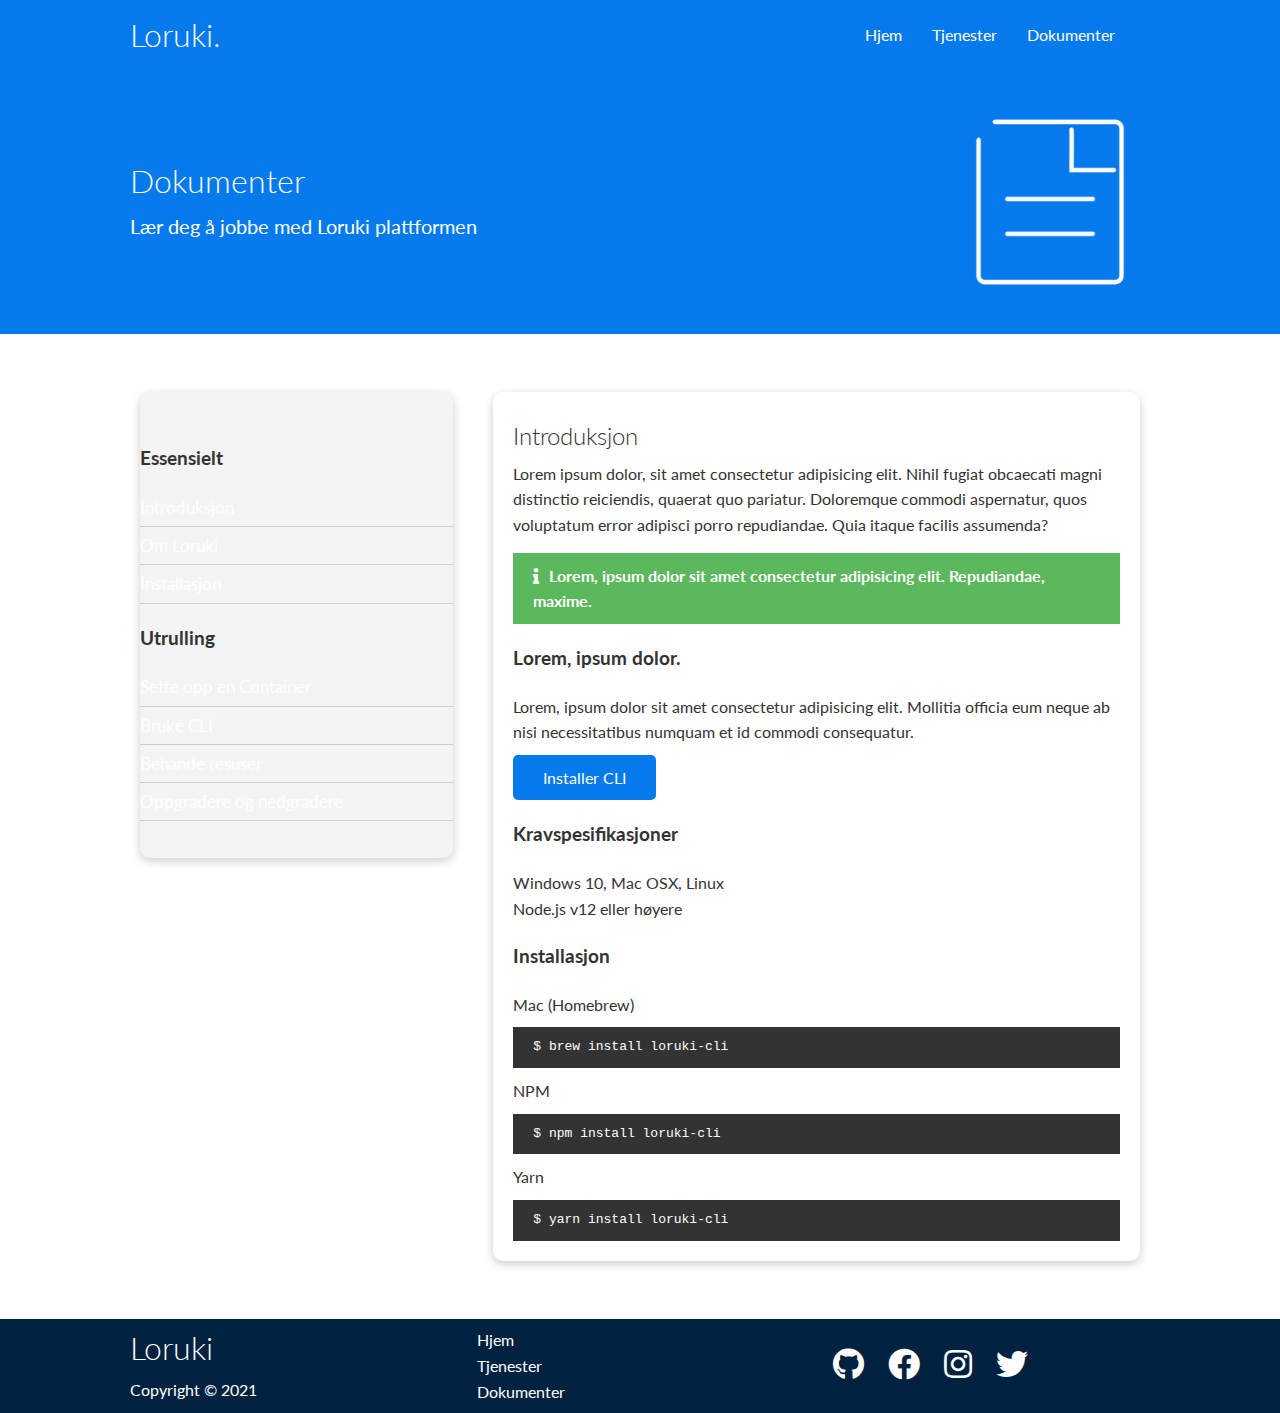
==== dokumenter.html @ 8baef426 "Initiell comit" ====
<!DOCTYPE html>
<html lang="en">
  <head>
    <meta charset="UTF-8" />
    <meta http-equiv="X-UA-Compatible" content="IE=edge" />
    <meta name="viewport" content="width=device-width, initial-scale=1.0" />
    <title>Loruki | Cloud Hosting for everyone</title>
    <link rel="stylesheet" href="css/utilities.css" />
    <link rel="stylesheet" href="css/styles.css" />
    <link
      rel="stylesheet"
      href="https://cdnjs.cloudflare.com/ajax/libs/font-awesome/5.15.4/css/all.min.css"
      integrity="sha512-1ycn6IcaQQ40/MKBW2W4Rhis/DbILU74C1vSrLJxCq57o941Ym01SwNsOMqvEBFlcgUa6xLiPY/NS5R+E6ztJQ=="
      crossorigin="anonymous"
      referrerpolicy="no-referrer"
    />
  </head>
  <body>
    <!--Navbar-->
    <div class="navbar">
      <div class="container flex">
        <h1 class="logo">Loruki.</h1>
        <nav>
          <ul>
            <li><a href="index.html">Hjem</a></li>
            <li><a href="tjenester.html">Tjenester</a></li>
            <li><a href="dokumenter.html">Dokumenter</a></li>
          </ul>
        </nav>
      </div>
    </div>

    <!-- Head område-->
    <section class="docs-head bg-primary py-3">
      <div class="container grid">
        <div>
          <h1 class="md">Dokumenter</h1>
          <p class="lead">Lær deg å jobbe med Loruki plattformen</p>

          </p>
        </div>
        <img src="img/docs.png" alt="" />
      </div>
    </section>

    <!-- Dokumenter Main hovedseksjon -->

    <section class="docs-main my-4">

      <div class="container grid">

        <div class="card bg-light p-3">
          <h3 class="my-2">Essensielt</h3>
          <nav>
            <ul>
              <li><a class="text-primary" href="#">Introduksjon</a></li>
              <li><a href="#">Om Loruki</a></li>
              <li><a href="#">Installasjon</a></li>
            </ul>
          </nav>

          <h3 class="my-2">Utrulling</h3>
          <nav>
            <ul>
              <li><a href="#">Sette opp en Container</a></li>
              <li><a href="#">Bruke CLI</a></li>
              <li><a href="#">Behande resuser</a></li>
              <li><a href="#">Oppgradere og nedgradere</a></li>
            </ul>
          </nav>
          </div>
          <div class="card">
            <h2>Introduksjon</h2>
            <p>Lorem ipsum dolor, sit amet consectetur adipisicing elit. Nihil fugiat obcaecati magni distinctio reiciendis, quaerat quo pariatur. Doloremque commodi aspernatur, quos voluptatum error adipisci porro repudiandae. Quia itaque facilis assumenda?</p>
          <div class="alert alert-success">
            <i class="fas fa-info"></i>Lorem, ipsum dolor sit amet consectetur adipisicing elit. Repudiandae, maxime.
          </div>
          <h3>Lorem, ipsum dolor.</h3>
          <p>Lorem, ipsum dolor sit amet consectetur adipisicing elit. Mollitia officia eum neque ab nisi necessitatibus numquam et id commodi consequatur.</p>
        <a href="#" class="btn btn-primary">Installer CLI</a>
        <h3>Kravspesifikasjoner</h3>
        <ul>
          <li>Windows 10, Mac OSX, Linux</li>
        <li>Node.js v12 eller høyere</li></ul>
          
        <h3>Installasjon</h3>
        <p>Mac (Homebrew)</p>
        <pre><code>$ brew install loruki-cli</code></pre>
        <p>NPM</p>
        <pre><code>$ npm install loruki-cli</code></pre>
        <p>Yarn</p>
        <pre><code>$ yarn install loruki-cli</code></pre>
        </div>

        </div>
      </container>
    </section>
    <!--Footer-->
    <footer class="footer bg-dark py-5">
      <div class="container grid grid-3">
        <div>
          <h1>Loruki</h1>
          <p>Copyright &copy; 2021</p>
        </div>
        <nav>
          <ul>
            <li><a href="index.html">Hjem</a></li>
            <li><a href="tjenester.html">Tjenester</a></li>
            <li><a href="docs.html">Dokumenter</a></li>
          </ul>
        </nav>
        <div class="sosial">
          <a href="#"><i class="fab fa-github fa-2x"></i></a>
          <a href="#"><i class="fab fa-facebook fa-2x"></i></a>
          <a href="#"><i class="fab fa-instagram fa-2x"></i></a>
          <a href="#"><i class="fab fa-twitter fa-2x"></i></a>
        </div>
      </div>
    </footer>
  </body>
</html>
---- css/utilities.css ----
/* Utilities / verktøy seksjon som er felles for nettstedet */
.container {
  max-width: 1100px;
  margin: 0 auto;
  overflow: auto;
  padding: 0 40px;
}

/* Vi justerer kontakt og send formene
  */

.card {
  background-color: #fff;
  color: #333;
  border-radius: 10px;
  box-shadow: 0 3px 10px rgba(0, 0, 0, 0.2);
  padding: 20px;
  margin: 10px;
}

/* Vi justerer knappene på sidene.
  */
.btn {
  display: inline-block;
  padding: 10px 30px;
  cursor: pointer;
  background: var(--primary-color);
  color: #fff;
  border: none;
  border-radius: 5px;
}

.btn-outline {
  background-color: transparent;
  border: 1px #fff solid;
}

.btn:hover {
  transform: scale(0.97);
}

/* Bakgrunnsfarger og fargede knapper */
.bg-primary,
.btn-primary {
  background-color: var(--primary-color);
  color: #fff;
}

.bg-secondary,
.btn-secondary {
  background-color: var(--secondary-color);
  color: #fff;
}

.bg-dark,
.btn-dark {
  background-color: var(--dark-color);
  color: #fff;
}

.bg-light,
.btn-light {
  background-color: var(--light-color);
  color: #333;
}

.bg-primary a,
.btn-primary a,
.bg-secondary a,
.btn-secondary a,
.bg-dark a,
.btn-dark a,
.bg-light a,
.btn-light a {
  color: #fff;
}

/* Text farger */

.text-primary {
  color: var(--primary-color);
}

.text-secondary {
  color: var(--secondary-color);
}

.text-dark {
  color: var(--dark-color);
}

.text-light {
  color: var(--light-color);
}

/* Text størrelser */

.lead {
  font-size: 20px;
}
.sm {
  font-size: 1rem;
}
.md {
  font-size: 2rem;
}
.lg {
  font-size: 3rem;
}

.xl {
  font-size: 4rem;
}
.text-center {
  text-align: center;
}

/* Alert */
.alert {
  background-color: var(--light-color);
  padding: 10px 20px;
  font-weight: bold;
  margin: 15px 0;
}

.alert i {
  margin-right: 10px;
}

.alert-success {
  background-color: var(--success-color);
  color: #fff;
}

.alert-error {
  background-color: var(--error-color);
  color: #fff;
}
/* Vi justerer fleksibelt containeren med logoen til høyre for navbaren horisontalt.
  */
.flex {
  display: flex;
  justify-content: center;
  align-items: center;
  height: 100%;
}

/* Vi justerer showcase seksjonen i grids, 
  alle gridene horisontalt. 
  Setter av plass til hvert enkelt, 
  fra venstre.
    display: grid;
    grid-template-columns: 300px 200px;
  Man kan bruke px eller fr (fraksjoner) grid-template-columns: 2fr 1fr;
  Da tar den ene dobbelt så stor plass som den andre, 
  ut av hele bredden.
  Man kan også dele det likt, da skriver man f.eks slik::
  grid-template-columns:  repeat(2, 1fr); 
  gap: 20px; som gir litt luft mellom de.
  */
.grid {
  display: grid;
  grid-template-columns: repeat(2, 1fr);
  gap: 20px;
  justify-content: center;
  align-items: center;
  height: 100%;
}

.grid-3 {
  grid-template-columns: repeat(3, 1fr);
}

/* Marger */

.my-1 {
  margin: 1rem 0;
}

.my-2 {
  margin: 1.5rem 0;
}

.my-3 {
  margin: 2rem 0;
}
.my-4 {
  margin: 3rem 0;
}

.my-5 {
  margin: 4rem 0;
}

.m-1 {
  margin: 1rem;
}

.m-2 {
  margin: 1.5rem;
}

.m-3 {
  margin: 2rem;
}
.m-4 {
  margin: 3rem;
}

.m-5 {
  margin: 4rem;
}

/* Padding */

.py-1 {
  padding: 1rem;
}

.py-2 {
  padding: 1.5rem;
}

.py-3 {
  padding: 2rem;
}
.PY-4 {
  padding: 3rem;
}

.PY-5 {
  padding: 4rem;
}

.p-1 {
  padding: 1rem 0;
}

.p-2 {
  padding: 1.5rem 0;
}

.p-3 {
  padding: 2rem 0;
}
.p-4 {
  padding: 3rem 0;
}

.p-5 {
  padding: 4rem 0;
}
---- css/styles.css ----
@import url("https://fonts.googleapis.com/css2?family=Lato:wght@300;700;900&display=swap");

/* Felles ting som gjelder alt.
Linje 1, box-sizing gjør at vi kan ha padding og border uten å legge til bredden.
Vi flytter alt helt ut til kanten.
*/
:root {
  --primary-color: #047aed;
  --secondary-color: #1c3fa8;
  --dark-color: #002240;
  --light-color: #f4f4f4;
  --success-color: #5cb85c;
  --error-color: #d9534f;
}

* {
  box-sizing: border-box;
  padding: 0;
  margin: 0;
}

body {
  font-family: "lato", sans-serif;
  color: #333;
  line-height: 1.6;
}

ul {
  list-style-type: none;
}

a {
  text-decoration: none;
  color: #333;
}

h1,
h2 {
  font-weight: 300;
  line-height: 1.2;
  margin: 10px 0;
}

p {
  margin: 10px 0;
}

/* Vi setter at alle bilder, 
uansett størrelse vil passe inn 
i sin respektive container (ta all plassen der).
*/
img {
  width: 100%;
}

code,
pre {
  background: #333;
  color: #fff;
  padding: 10px;
}

.hidden {
  visibility: hidden;
  height: 0;
}

/* Vi styler navbaren.
// body fargen overstyrer foreløpig color her
*/

.navbar {
  background-color: var(--primary-color);
  color: #fff;
  height: 70px;
}

.navbar ul {
  display: flex;
  padding: 20px;
}

.navbar a {
  color: #fff;
  padding: 10px;
  margin: 0 5px;
}

.navbar a:hover {
  border-bottom: 2px #fff solid;
}

.navbar .flex {
  justify-content: space-between;
}
/* Vi justerer maks bredde på navbaren til 1100px.
owerflow overstyrer paddingen på 2 px på h2
*/

/* Showcase eller Hero seksjonen */

.showcase {
  height: 400px;
  background-color: var(--primary-color);
  color: #fff;
  position: relative;
}

.showcase h1 {
  font-size: 40px;
}
.showcase p {
  margin: 20px 0;
}

.showcase .grid {
  overflow: visible;
  grid-template-columns: 55% 45%;
  gap: 30px;
}


.showcase-text {
  animation: slideInFromLeft 1s ease-in;
}




.showcase-form {
  position: relative;
  top: 60px;
  height: 350px;
  width: 400px;
  padding: 40px;
  z-index: 100;
  justify-self: flex-end;
  animation: slideInFromRight 1s ease-in;
}

.showcase-form .form-control {
  margin: 30px 0;
}

.showcase-form input[type="text"],
.showcase-form input[type="epost"] {
  border: 0;
  border-bottom: 1px solid #b4becb;
  width: 100%;
  padding: 3px;
  font-size: 16px;
}

.showcase-form input:focus {
  outline: none;
}

.showcase::before,
.showcase::after {
  content: "";
  position: absolute;
  height: 100px;
  bottom: -70px;
  right: 0;
  left: 0;
  background: #fff;
  transform: skewY(-3deg);
  -webkit-transform: skewY(-3deg);
  -moz-transform: skewY(-3deg);
  -ms-transform: skewY(-3deg);
}

/* Stats seksjon */

.stats {
  padding-top: 100px;
  animation: slideInFromBottom 1s ease-in;
}

.stats-heading {
  max-width: 500px;
  margin: auto;
}

.stats .grid h3 {
  font-size: 35px;
}

.stats .grid p {
  font-size: 20px;
  font-weight: bold;
}

/* Justerer på Cli seksjonen  */

.cli .grid {
  grid-template-columns: repeat(3, 1fr);
  /* Ønsker at bildet går over to kolonner og de to tekstene 
skal stå over hverandre til høyre  */
  grid-template-rows: repeat(2, 1fr);
}

.cli .grid > *:first-child {
  grid-column: 1 / span 2;
  grid-row: 1 / span 2;
}

/* Sky seksjon formatering */
.cloud .grid {
  grid-template-columns: 4fr 3fr;
}

/* Språk seksjon formatering */
.languages .flex {
  flex-wrap: wrap;
}

.languages .card {
  text-align: center;
  margin: 18px 10px 40px;
  transition: transform 0.2s ease-in;
}

.languages .card h4 {
  font-size: 20px;
  margin-bottom: 10px;
}

.languages .card:hover {
  transform: translateY(-15px);
}
/* Tjenester formatering */
.features-head img,
.docs-head img {
  width: 200px;
  justify-self: flex-end;
}

.features-sub-head img {
  width: 300px;
  justify-self: flex-end;
}

.features-main .card > i {
  margin-right: 20px;
}

.features-main .grid {
  padding: 30px;
}

.features-main .grid > *:first-child {
  grid-column: 1 / span 3;
}

.features-main .grid > *:nth-child(2) {
  grid-column: 1 / span 2;
}

/* Dokumenter formatering seksjon */

.docs-main h3 {
  margin: 20px 0;
}
.docs-main .grid {
  grid-template-columns: 1fr 2fr;
  align-items: flex-start;
}

.docs-main nav li {
  font-size: 17px;
  padding-bottom: 5px;
  margin-bottom: 5px;
  border-bottom: 1px #ccc solid;
}

.docs-main a:hover {
  font-weight: bold;
}

/* Footer formatering */

.footer .sosial a {
  margin: 0 10px;
}



/* Vi lager litt css animasjoner */


@keyframes slideInFromLeft {
  0% {
    transform: translateX(-100%);
  }

  100% {
    transform: translateX(0);
  }
}


@keyframes slideInFromRight {
  0% {
    transform: translateX(100%);
  }
  
  100% {
    transform: translateX(0);
  }
}




@keyframes slideInFromTop {
  0% {
    transform: translateY(-100%);
  }
  
  100% {
    transform: translateX(0);
  }
}



@keyframes slideInFromBottom {
  0% {
    transform: translateY(100%);
  }
  
  100% {
    transform: translateX(0);
  }
}


/* Media query. Tilpasser skjermoppløsningen 
for ting MINDRE enn.
Tablets og mindre  */

@media (max-width: 768px) {
  .grid,
  .showcase .grid,
  .stats .grid,
  .cli .grid,
  .cloud .grid,
  .features-main .grid,
  .docs-main .grid {
    grid-template-columns: 1fr;
    grid-template-rows: 1fr;
  }

  .showcase {
    height: auto;
  }

  .showcase-text {
    text-align: center;
    margin-top: 40px;
    animation: slideInFromTop 1s ease-in;
  }

  .showcase-form {
    justify-self: center;
    margin: auto;
    animation: slideInFromBottom 1s ease-in;
  }
  .cli .grid > *:first-child {
    grid-column: 1;
    grid-row: 1;
  }
  .features-head,
  .features-sub-head,
  .docs-head {
    text-align: center;
  }

  .features-head img,
  .features-sub-head img,
  .docs-head img {
    justify-self: center;
  }


  .features-main .grid > *:first-child,
  .features-main .grid > *:nth-child(2) {
  grid-column: 1;
}

/* Media query. Tilpasser skjermoppløsningen.
Mobiltelefoner  */

@media (max-width: 500px) {
  /*Ønsker navbaren under logoen, justerer derfor høyden litt */
  .navbar {
    height: 110px;
  }
  /*Flytter navbar på toppen av hvaerandre*/
  .navbar .flex {
    flex-direction: column;
  }
  .navbar ul {
    padding: 10px;
    background-color: rgba(0, 0, 0, 0.1);
  }
}
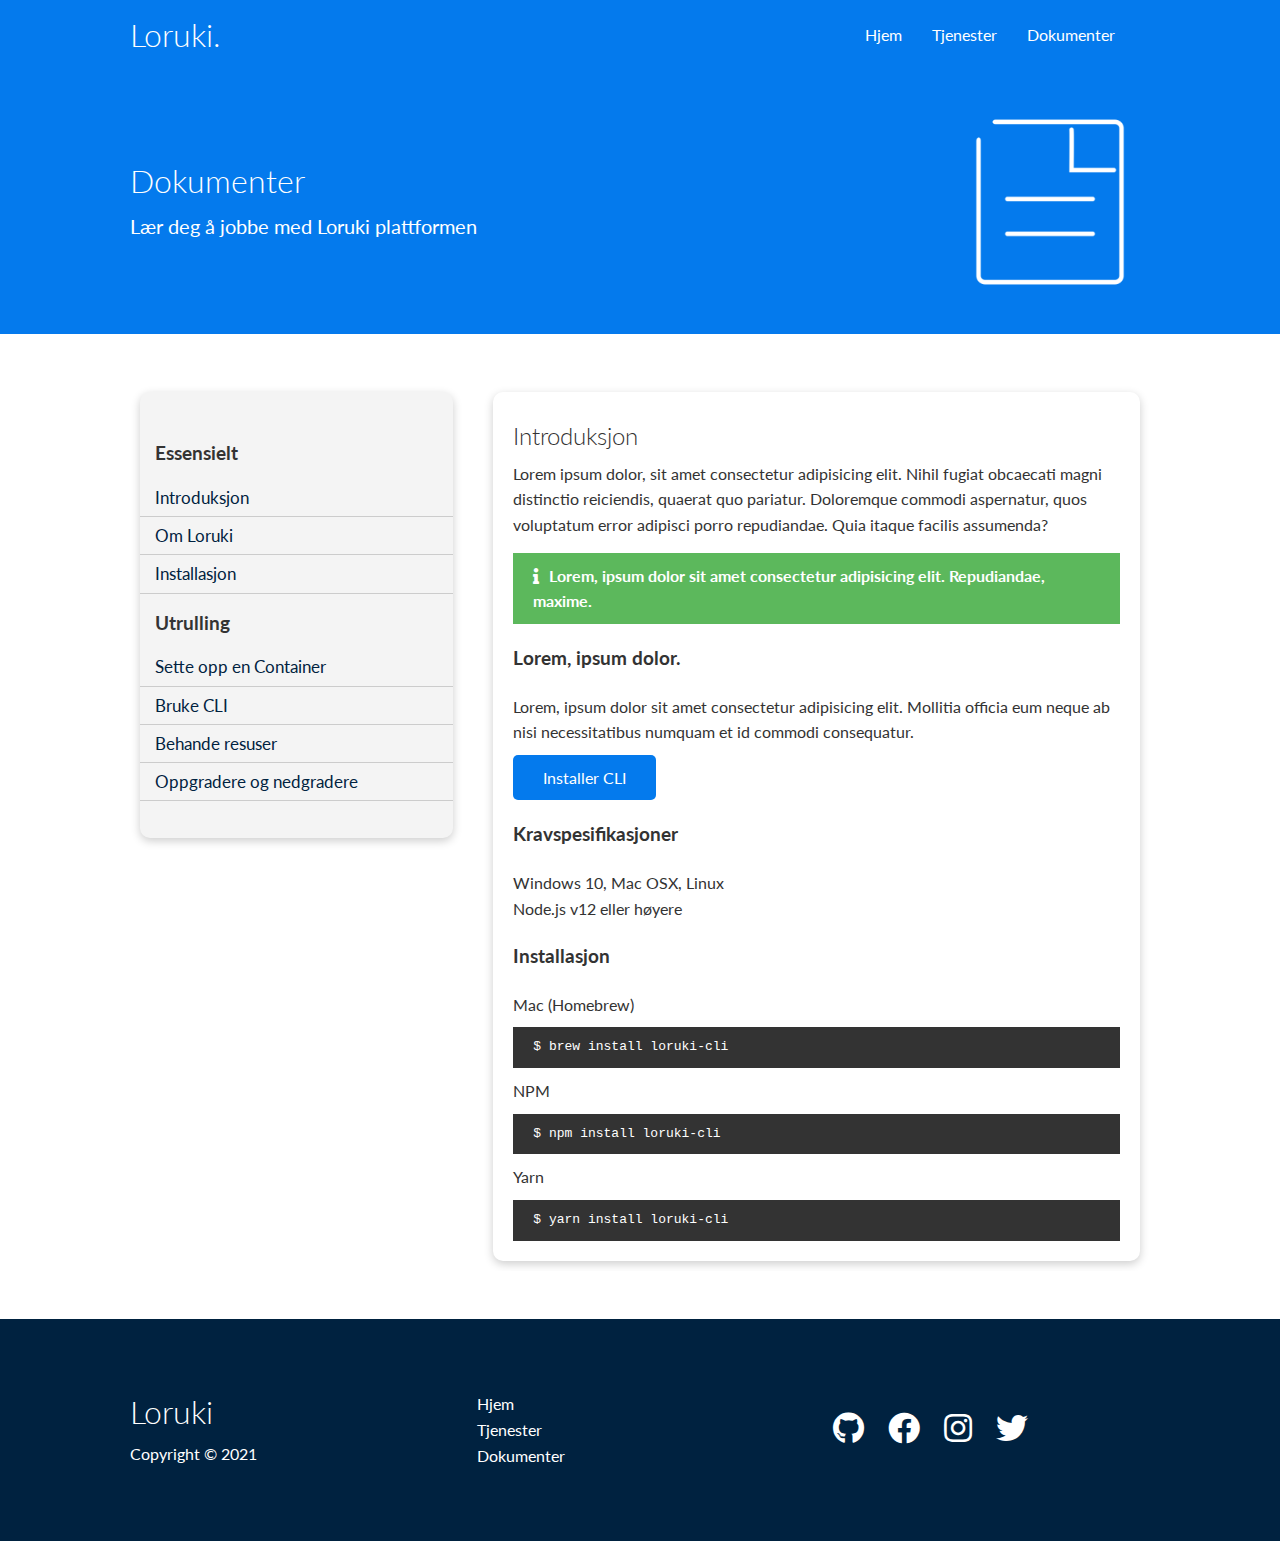
==== commit bba5a6b0: "Add files via upload" ====
--- a/dokumenter.html
+++ b/dokumenter.html
@@ -1,121 +1,125 @@
-<!DOCTYPE html>
-<html lang="en">
-  <head>
-    <meta charset="UTF-8" />
-    <meta http-equiv="X-UA-Compatible" content="IE=edge" />
-    <meta name="viewport" content="width=device-width, initial-scale=1.0" />
-    <title>Loruki | Cloud Hosting for everyone</title>
-    <link rel="stylesheet" href="css/utilities.css" />
-    <link rel="stylesheet" href="css/styles.css" />
-    <link
-      rel="stylesheet"
-      href="https://cdnjs.cloudflare.com/ajax/libs/font-awesome/5.15.4/css/all.min.css"
-      integrity="sha512-1ycn6IcaQQ40/MKBW2W4Rhis/DbILU74C1vSrLJxCq57o941Ym01SwNsOMqvEBFlcgUa6xLiPY/NS5R+E6ztJQ=="
-      crossorigin="anonymous"
-      referrerpolicy="no-referrer"
-    />
-  </head>
-  <body>
-    <!--Navbar-->
-    <div class="navbar">
-      <div class="container flex">
-        <h1 class="logo">Loruki.</h1>
-        <nav>
-          <ul>
-            <li><a href="index.html">Hjem</a></li>
-            <li><a href="tjenester.html">Tjenester</a></li>
-            <li><a href="dokumenter.html">Dokumenter</a></li>
-          </ul>
-        </nav>
-      </div>
-    </div>
-
-    <!-- Head område-->
-    <section class="docs-head bg-primary py-3">
-      <div class="container grid">
-        <div>
-          <h1 class="md">Dokumenter</h1>
-          <p class="lead">Lær deg å jobbe med Loruki plattformen</p>
-
-          </p>
-        </div>
-        <img src="img/docs.png" alt="" />
-      </div>
-    </section>
-
-    <!-- Dokumenter Main hovedseksjon -->
-
-    <section class="docs-main my-4">
-
-      <div class="container grid">
-
-        <div class="card bg-light p-3">
-          <h3 class="my-2">Essensielt</h3>
-          <nav>
-            <ul>
-              <li><a class="text-primary" href="#">Introduksjon</a></li>
-              <li><a href="#">Om Loruki</a></li>
-              <li><a href="#">Installasjon</a></li>
-            </ul>
-          </nav>
-
-          <h3 class="my-2">Utrulling</h3>
-          <nav>
-            <ul>
-              <li><a href="#">Sette opp en Container</a></li>
-              <li><a href="#">Bruke CLI</a></li>
-              <li><a href="#">Behande resuser</a></li>
-              <li><a href="#">Oppgradere og nedgradere</a></li>
-            </ul>
-          </nav>
-          </div>
-          <div class="card">
-            <h2>Introduksjon</h2>
-            <p>Lorem ipsum dolor, sit amet consectetur adipisicing elit. Nihil fugiat obcaecati magni distinctio reiciendis, quaerat quo pariatur. Doloremque commodi aspernatur, quos voluptatum error adipisci porro repudiandae. Quia itaque facilis assumenda?</p>
-          <div class="alert alert-success">
-            <i class="fas fa-info"></i>Lorem, ipsum dolor sit amet consectetur adipisicing elit. Repudiandae, maxime.
-          </div>
-          <h3>Lorem, ipsum dolor.</h3>
-          <p>Lorem, ipsum dolor sit amet consectetur adipisicing elit. Mollitia officia eum neque ab nisi necessitatibus numquam et id commodi consequatur.</p>
-        <a href="#" class="btn btn-primary">Installer CLI</a>
-        <h3>Kravspesifikasjoner</h3>
-        <ul>
-          <li>Windows 10, Mac OSX, Linux</li>
-        <li>Node.js v12 eller høyere</li></ul>
-          
-        <h3>Installasjon</h3>
-        <p>Mac (Homebrew)</p>
-        <pre><code>$ brew install loruki-cli</code></pre>
-        <p>NPM</p>
-        <pre><code>$ npm install loruki-cli</code></pre>
-        <p>Yarn</p>
-        <pre><code>$ yarn install loruki-cli</code></pre>
-        </div>
-
-        </div>
-      </container>
-    </section>
-    <!--Footer-->
-    <footer class="footer bg-dark py-5">
-      <div class="container grid grid-3">
-        <div>
-          <h1>Loruki</h1>
-          <p>Copyright &copy; 2021</p>
-        </div>
-        <nav>
-          <ul>
-            <li><a href="index.html">Hjem</a></li>
-            <li><a href="tjenester.html">Tjenester</a></li>
-            <li><a href="docs.html">Dokumenter</a></li>
-          </ul>
-        </nav>
-        <div class="sosial">
-          <a href="#"><i class="fab fa-github fa-2x"></i></a>
-          <a href="#"><i class="fab fa-facebook fa-2x"></i></a>
-          <a href="#"><i class="fab fa-instagram fa-2x"></i></a>
-          <a href="#"><i class="fab fa-twitter fa-2x"></i></a>
-        </div>
-      </div>
-    </footer>
-  </body>
-</html>
+<!DOCTYPE html>
+<html lang="en">
+  <head>
+    <meta charset="UTF-8" />
+    <meta http-equiv="X-UA-Compatible" content="IE=edge" />
+    <meta name="viewport" content="width=device-width, initial-scale=1.0" />
+    <title>Loruki | Cloud Hosting for everyone</title>
+    <link rel="stylesheet" href="css/utilities.css" />
+    <link rel="stylesheet" href="css/styles.css" />
+    <link
+      rel="stylesheet"
+      href="https://cdnjs.cloudflare.com/ajax/libs/font-awesome/5.15.4/css/all.min.css"
+      integrity="sha512-1ycn6IcaQQ40/MKBW2W4Rhis/DbILU74C1vSrLJxCq57o941Ym01SwNsOMqvEBFlcgUa6xLiPY/NS5R+E6ztJQ=="
+      crossorigin="anonymous"
+      referrerpolicy="no-referrer"
+    />
+  </head>
+  <body>
+    <!--Navbar-->
+    <div class="navbar">
+      <div class="container flex">
+        <h1 class="logo">Loruki.</h1>
+        <nav>
+          <ul>
+            <li><a href="index.html">Hjem</a></li>
+            <li><a href="tjenester.html">Tjenester</a></li>
+            <li><a href="dokumenter.html">Dokumenter</a></li>
+          </ul>
+        </nav>
+      </div>
+    </div>
+
+    <!-- Head område-->
+    <section class="docs-head bg-primary py-3">
+      <div class="container grid">
+        <div>
+          <h1 class="md">Dokumenter</h1>
+          <p class="lead">Lær deg å jobbe med Loruki plattformen</p>
+
+          </p>
+        </div>
+        <img src="img/docs.png" alt="" />
+      </div>
+    </section>
+
+    
+    <!-- Dokumenter Main hovedseksjon -->
+
+    <section class="docs-main my-4">
+
+      <div class="container grid">
+
+        <div class="card bg-light p-3">
+          <h3 class="my-2">Essensielt</h3>
+          <nav>
+            <ul>
+              <li><a class="text-primary, my-2" href="#">Introduksjon</a></li>
+              <li><a href="#">Om Loruki</a></li>
+              <li><a href="#">Installasjon</a></li>
+            </ul>
+          </nav>
+
+          <h3 class="my-2">Utrulling</h3>
+          <nav>
+            <ul>
+              <li><a href="#">Sette opp en Container</a></li>
+              <li><a href="#">Bruke CLI</a></li>
+              <li><a href="#">Behande resuser</a></li>
+              <li><a href="#">Oppgradere og nedgradere</a></li>
+            </ul>
+          </nav>
+          </div>
+
+
+          <div class="card">
+            <h2>Introduksjon</h2>
+            <p>Lorem ipsum dolor, sit amet consectetur adipisicing elit. Nihil fugiat obcaecati magni distinctio reiciendis, quaerat quo pariatur. Doloremque commodi aspernatur, quos voluptatum error adipisci porro repudiandae. Quia itaque facilis assumenda?</p>
+          <div class="alert alert-success">
+            <i class="fas fa-info"></i>Lorem, ipsum dolor sit amet consectetur adipisicing elit. Repudiandae, maxime.
+          </div>
+          <h3>Lorem, ipsum dolor.</h3>
+          <p>Lorem, ipsum dolor sit amet consectetur adipisicing elit. Mollitia officia eum neque ab nisi necessitatibus numquam et id commodi consequatur.</p>
+        <a href="#" class="btn btn-primary">Installer CLI</a>
+        <h3>Kravspesifikasjoner</h3>
+        <ul>
+          <li>Windows 10, Mac OSX, Linux</li>
+        <li>Node.js v12 eller høyere</li></ul>
+          
+        <h3>Installasjon</h3>
+        <p>Mac (Homebrew)</p>
+        <pre><code>$ brew install loruki-cli</code></pre>
+        <p>NPM</p>
+        <pre><code>$ npm install loruki-cli</code></pre>
+        <p>Yarn</p>
+        <pre><code>$ yarn install loruki-cli</code></pre>
+        </div>
+
+        </div>
+      </container>
+    </section>
+
+    <!--Footer-->
+    <footer class="footer bg-dark py-5">
+      <div class="container grid grid-3">
+        <div>
+          <h1>Loruki</h1>
+          <p>Copyright &copy; 2021</p>
+        </div>
+        <nav>
+          <ul>
+            <li><a href="index.html">Hjem</a></li>
+            <li><a href="tjenester.html">Tjenester</a></li>
+            <li><a href="docs.html">Dokumenter</a></li>
+          </ul>
+        </nav>
+        <div class="sosial">
+          <a href="#"><i class="fab fa-github fa-2x"></i></a>
+          <a href="#"><i class="fab fa-facebook fa-2x"></i></a>
+          <a href="#"><i class="fab fa-instagram fa-2x"></i></a>
+          <a href="#"><i class="fab fa-twitter fa-2x"></i></a>
+        </div>
+      </div>
+    </footer>
+  </body>
+</html>
--- a/css/utilities.css
+++ b/css/utilities.css
@@ -1,252 +1,252 @@
-/* Utilities / verktøy seksjon som er felles for nettstedet */
-.container {
-  max-width: 1100px;
-  margin: 0 auto;
-  overflow: auto;
-  padding: 0 40px;
-}
-
-/* Vi justerer kontakt og send formene
-  */
-
-.card {
-  background-color: #fff;
-  color: #333;
-  border-radius: 10px;
-  box-shadow: 0 3px 10px rgba(0, 0, 0, 0.2);
-  padding: 20px;
-  margin: 10px;
-}
-
-/* Vi justerer knappene på sidene.
-  */
-.btn {
-  display: inline-block;
-  padding: 10px 30px;
-  cursor: pointer;
-  background: var(--primary-color);
-  color: #fff;
-  border: none;
-  border-radius: 5px;
-}
-
-.btn-outline {
-  background-color: transparent;
-  border: 1px #fff solid;
-}
-
-.btn:hover {
-  transform: scale(0.97);
-}
-
-/* Bakgrunnsfarger og fargede knapper */
-.bg-primary,
-.btn-primary {
-  background-color: var(--primary-color);
-  color: #fff;
-}
-
-.bg-secondary,
-.btn-secondary {
-  background-color: var(--secondary-color);
-  color: #fff;
-}
-
-.bg-dark,
-.btn-dark {
-  background-color: var(--dark-color);
-  color: #fff;
-}
-
-.bg-light,
-.btn-light {
-  background-color: var(--light-color);
-  color: #333;
-}
-
-.bg-primary a,
-.btn-primary a,
-.bg-secondary a,
-.btn-secondary a,
-.bg-dark a,
-.btn-dark a,
-.bg-light a,
-.btn-light a {
-  color: #fff;
-}
-
-/* Text farger */
-
-.text-primary {
-  color: var(--primary-color);
-}
-
-.text-secondary {
-  color: var(--secondary-color);
-}
-
-.text-dark {
-  color: var(--dark-color);
-}
-
-.text-light {
-  color: var(--light-color);
-}
-
-/* Text størrelser */
-
-.lead {
-  font-size: 20px;
-}
-.sm {
-  font-size: 1rem;
-}
-.md {
-  font-size: 2rem;
-}
-.lg {
-  font-size: 3rem;
-}
-
-.xl {
-  font-size: 4rem;
-}
-.text-center {
-  text-align: center;
-}
-
-/* Alert */
-.alert {
-  background-color: var(--light-color);
-  padding: 10px 20px;
-  font-weight: bold;
-  margin: 15px 0;
-}
-
-.alert i {
-  margin-right: 10px;
-}
-
-.alert-success {
-  background-color: var(--success-color);
-  color: #fff;
-}
-
-.alert-error {
-  background-color: var(--error-color);
-  color: #fff;
-}
-/* Vi justerer fleksibelt containeren med logoen til høyre for navbaren horisontalt.
-  */
-.flex {
-  display: flex;
-  justify-content: center;
-  align-items: center;
-  height: 100%;
-}
-
-/* Vi justerer showcase seksjonen i grids, 
-  alle gridene horisontalt. 
-  Setter av plass til hvert enkelt, 
-  fra venstre.
-    display: grid;
-    grid-template-columns: 300px 200px;
-  Man kan bruke px eller fr (fraksjoner) grid-template-columns: 2fr 1fr;
-  Da tar den ene dobbelt så stor plass som den andre, 
-  ut av hele bredden.
-  Man kan også dele det likt, da skriver man f.eks slik::
-  grid-template-columns:  repeat(2, 1fr); 
-  gap: 20px; som gir litt luft mellom de.
-  */
-.grid {
-  display: grid;
-  grid-template-columns: repeat(2, 1fr);
-  gap: 20px;
-  justify-content: center;
-  align-items: center;
-  height: 100%;
-}
-
-.grid-3 {
-  grid-template-columns: repeat(3, 1fr);
-}
-
-/* Marger */
-
-.my-1 {
-  margin: 1rem 0;
-}
-
-.my-2 {
-  margin: 1.5rem 0;
-}
-
-.my-3 {
-  margin: 2rem 0;
-}
-.my-4 {
-  margin: 3rem 0;
-}
-
-.my-5 {
-  margin: 4rem 0;
-}
-
-.m-1 {
-  margin: 1rem;
-}
-
-.m-2 {
-  margin: 1.5rem;
-}
-
-.m-3 {
-  margin: 2rem;
-}
-.m-4 {
-  margin: 3rem;
-}
-
-.m-5 {
-  margin: 4rem;
-}
-
-/* Padding */
-
-.py-1 {
-  padding: 1rem;
-}
-
-.py-2 {
-  padding: 1.5rem;
-}
-
-.py-3 {
-  padding: 2rem;
-}
-.PY-4 {
-  padding: 3rem;
-}
-
-.PY-5 {
-  padding: 4rem;
-}
-
-.p-1 {
-  padding: 1rem 0;
-}
-
-.p-2 {
-  padding: 1.5rem 0;
-}
-
-.p-3 {
-  padding: 2rem 0;
-}
-.p-4 {
-  padding: 3rem 0;
-}
-
-.p-5 {
-  padding: 4rem 0;
-}
+/* Utilities / verktøy seksjon som er felles for nettstedet */
+.container {
+  max-width: 1100px;
+  margin: 0 auto;
+  overflow: auto;
+  padding: 0 40px;
+}
+
+/* Vi justerer kontakt og send formene
+  */
+
+.card {
+  background-color: #fff;
+  color: #333;
+  border-radius: 10px;
+  box-shadow: 0 3px 10px rgba(0, 0, 0, 0.2);
+  padding: 20px;
+  margin: 10px;
+}
+
+/* Vi justerer knappene på sidene.
+  */
+.btn {
+  display: inline-block;
+  padding: 10px 30px;
+  cursor: pointer;
+  background: var(--primary-color);
+  color: #fff;
+  border: none;
+  border-radius: 5px;
+}
+
+.btn-outline {
+  background-color: transparent;
+  border: 1px #fff solid;
+}
+
+.btn:hover {
+  transform: scale(0.97);
+}
+
+/* Bakgrunnsfarger og fargede knapper */
+.bg-primary,
+.btn-primary {
+  background-color: var(--primary-color);
+  color: #fff;
+}
+
+.bg-secondary,
+.btn-secondary {
+  background-color: var(--secondary-color);
+  color: #fff;
+}
+
+.bg-dark,
+.btn-dark {
+  background-color: var(--dark-color);
+  color: #fff;
+}
+
+.bg-light,
+.btn-light {
+  background-color: var(--light-color);
+  color: #333;
+}
+
+.bg-primary a,
+.btn-primary a,
+.bg-secondary a,
+.btn-secondary a,
+.bg-dark a,
+.btn-dark a,
+.bg-light a,
+.btn-light a {
+  color: #fff;
+}
+
+/* Text farger */
+
+.text-primary {
+  color: var(--primary-color);
+}
+
+.text-secondary {
+  color: var(--secondary-color);
+}
+
+.text-dark {
+  color: var(--dark-color);
+}
+
+.text-light {
+  color: var(--light-color);
+}
+
+/* Text størrelser */
+
+.lead {
+  font-size: 20px;
+}
+.sm {
+  font-size: 1rem;
+}
+.md {
+  font-size: 2rem;
+}
+.lg {
+  font-size: 3rem;
+}
+
+.xl {
+  font-size: 4rem;
+}
+.text-center {
+  text-align: center;
+}
+
+/* Alert */
+.alert {
+  background-color: var(--light-color);
+  padding: 10px 20px;
+  font-weight: bold;
+  margin: 15px 0;
+}
+
+.alert i {
+  margin-right: 10px;
+}
+
+.alert-success {
+  background-color: var(--success-color);
+  color: #fff;
+}
+
+.alert-error {
+  background-color: var(--error-color);
+  color: #fff;
+}
+/* Vi justerer fleksibelt containeren med logoen til høyre for navbaren horisontalt.
+  */
+.flex {
+  display: flex;
+  justify-content: center;
+  align-items: center;
+  height: 100%;
+}
+
+/* Vi justerer showcase seksjonen i grids, 
+  alle gridene horisontalt. 
+  Setter av plass til hvert enkelt, 
+  fra venstre.
+    display: grid;
+    grid-template-columns: 300px 200px;
+  Man kan bruke px eller fr (fraksjoner) grid-template-columns: 2fr 1fr;
+  Da tar den ene dobbelt så stor plass som den andre, 
+  ut av hele bredden.
+  Man kan også dele det likt, da skriver man f.eks slik::
+  grid-template-columns:  repeat(2, 1fr); 
+  gap: 20px; som gir litt luft mellom de.
+  */
+.grid {
+  display: grid;
+  grid-template-columns: repeat(2, 1fr);
+  gap: 20px;
+  justify-content: center;
+  align-items: center;
+  height: 100%;
+}
+
+.grid-3 {
+  grid-template-columns: repeat(3, 1fr);
+}
+
+/* Marger */
+
+.my-1 {
+  margin: 1rem 0;
+}
+
+.my-2 {
+  margin: 1.5rem 0;
+}
+
+.my-3 {
+  margin: 2rem 0;
+}
+.my-4 {
+  margin: 3rem 0;
+}
+
+.my-5 {
+  margin: 4rem 0;
+}
+
+.m-1 {
+  margin: 1rem;
+}
+
+.m-2 {
+  margin: 1.5rem;
+}
+
+.m-3 {
+  margin: 2rem;
+}
+.m-4 {
+  margin: 3rem;
+}
+
+.m-5 {
+  margin: 4rem;
+}
+
+/* Padding */
+
+.py-1 {
+  padding: 1rem;
+}
+
+.py-2 {
+  padding: 1.5rem;
+}
+
+.py-3 {
+  padding: 2rem;
+}
+.py-4 {
+  padding: 3rem;
+}
+
+.py-5 {
+  padding: 4rem;
+}
+
+.p-1 {
+  padding: 1rem 0;
+}
+
+.p-2 {
+  padding: 1.5rem 0;
+}
+
+.p-3 {
+  padding: 2rem 0;
+}
+.p-4 {
+  padding: 3rem 0;
+}
+
+.p-5 {
+  padding: 4rem 0;
+}
--- a/css/styles.css
+++ b/css/styles.css
@@ -1,408 +1,418 @@
-@import url("https://fonts.googleapis.com/css2?family=Lato:wght@300;700;900&display=swap");
-
-/* Felles ting som gjelder alt.
-Linje 1, box-sizing gjør at vi kan ha padding og border uten å legge til bredden.
-Vi flytter alt helt ut til kanten.
-*/
-:root {
-  --primary-color: #047aed;
-  --secondary-color: #1c3fa8;
-  --dark-color: #002240;
-  --light-color: #f4f4f4;
-  --success-color: #5cb85c;
-  --error-color: #d9534f;
-}
-
-* {
-  box-sizing: border-box;
-  padding: 0;
-  margin: 0;
-}
-
-body {
-  font-family: "lato", sans-serif;
-  color: #333;
-  line-height: 1.6;
-}
-
-ul {
-  list-style-type: none;
-}
-
-a {
-  text-decoration: none;
-  color: #333;
-}
-
-h1,
-h2 {
-  font-weight: 300;
-  line-height: 1.2;
-  margin: 10px 0;
-}
-
-p {
-  margin: 10px 0;
-}
-
-/* Vi setter at alle bilder, 
-uansett størrelse vil passe inn 
-i sin respektive container (ta all plassen der).
-*/
-img {
-  width: 100%;
-}
-
-code,
-pre {
-  background: #333;
-  color: #fff;
-  padding: 10px;
-}
-
-.hidden {
-  visibility: hidden;
-  height: 0;
-}
-
-/* Vi styler navbaren.
-// body fargen overstyrer foreløpig color her
-*/
-
-.navbar {
-  background-color: var(--primary-color);
-  color: #fff;
-  height: 70px;
-}
-
-.navbar ul {
-  display: flex;
-  padding: 20px;
-}
-
-.navbar a {
-  color: #fff;
-  padding: 10px;
-  margin: 0 5px;
-}
-
-.navbar a:hover {
-  border-bottom: 2px #fff solid;
-}
-
-.navbar .flex {
-  justify-content: space-between;
-}
-/* Vi justerer maks bredde på navbaren til 1100px.
-owerflow overstyrer paddingen på 2 px på h2
-*/
-
-/* Showcase eller Hero seksjonen */
-
-.showcase {
-  height: 400px;
-  background-color: var(--primary-color);
-  color: #fff;
-  position: relative;
-}
-
-.showcase h1 {
-  font-size: 40px;
-}
-.showcase p {
-  margin: 20px 0;
-}
-
-.showcase .grid {
-  overflow: visible;
-  grid-template-columns: 55% 45%;
-  gap: 30px;
-}
-
-
-.showcase-text {
-  animation: slideInFromLeft 1s ease-in;
-}
-
-
-
-
-.showcase-form {
-  position: relative;
-  top: 60px;
-  height: 350px;
-  width: 400px;
-  padding: 40px;
-  z-index: 100;
-  justify-self: flex-end;
-  animation: slideInFromRight 1s ease-in;
-}
-
-.showcase-form .form-control {
-  margin: 30px 0;
-}
-
-.showcase-form input[type="text"],
-.showcase-form input[type="epost"] {
-  border: 0;
-  border-bottom: 1px solid #b4becb;
-  width: 100%;
-  padding: 3px;
-  font-size: 16px;
-}
-
-.showcase-form input:focus {
-  outline: none;
-}
-
-.showcase::before,
-.showcase::after {
-  content: "";
-  position: absolute;
-  height: 100px;
-  bottom: -70px;
-  right: 0;
-  left: 0;
-  background: #fff;
-  transform: skewY(-3deg);
-  -webkit-transform: skewY(-3deg);
-  -moz-transform: skewY(-3deg);
-  -ms-transform: skewY(-3deg);
-}
-
-/* Stats seksjon */
-
-.stats {
-  padding-top: 100px;
-  animation: slideInFromBottom 1s ease-in;
-}
-
-.stats-heading {
-  max-width: 500px;
-  margin: auto;
-}
-
-.stats .grid h3 {
-  font-size: 35px;
-}
-
-.stats .grid p {
-  font-size: 20px;
-  font-weight: bold;
-}
-
-/* Justerer på Cli seksjonen  */
-
-.cli .grid {
-  grid-template-columns: repeat(3, 1fr);
-  /* Ønsker at bildet går over to kolonner og de to tekstene 
-skal stå over hverandre til høyre  */
-  grid-template-rows: repeat(2, 1fr);
-}
-
-.cli .grid > *:first-child {
-  grid-column: 1 / span 2;
-  grid-row: 1 / span 2;
-}
-
-/* Sky seksjon formatering */
-.cloud .grid {
-  grid-template-columns: 4fr 3fr;
-}
-
-/* Språk seksjon formatering */
-.languages .flex {
-  flex-wrap: wrap;
-}
-
-.languages .card {
-  text-align: center;
-  margin: 18px 10px 40px;
-  transition: transform 0.2s ease-in;
-}
-
-.languages .card h4 {
-  font-size: 20px;
-  margin-bottom: 10px;
-}
-
-.languages .card:hover {
-  transform: translateY(-15px);
-}
-/* Tjenester formatering */
-.features-head img,
-.docs-head img {
-  width: 200px;
-  justify-self: flex-end;
-}
-
-.features-sub-head img {
-  width: 300px;
-  justify-self: flex-end;
-}
-
-.features-main .card > i {
-  margin-right: 20px;
-}
-
-.features-main .grid {
-  padding: 30px;
-}
-
-.features-main .grid > *:first-child {
-  grid-column: 1 / span 3;
-}
-
-.features-main .grid > *:nth-child(2) {
-  grid-column: 1 / span 2;
-}
-
-/* Dokumenter formatering seksjon */
-
-.docs-main h3 {
-  margin: 20px 0;
-}
-.docs-main .grid {
-  grid-template-columns: 1fr 2fr;
-  align-items: flex-start;
-}
-
-.docs-main nav li {
-  font-size: 17px;
-  padding-bottom: 5px;
-  margin-bottom: 5px;
-  border-bottom: 1px #ccc solid;
-}
-
-.docs-main a:hover {
-  font-weight: bold;
-}
-
-/* Footer formatering */
-
-.footer .sosial a {
-  margin: 0 10px;
-}
-
-
-
-/* Vi lager litt css animasjoner */
-
-
-@keyframes slideInFromLeft {
-  0% {
-    transform: translateX(-100%);
-  }
-
-  100% {
-    transform: translateX(0);
-  }
-}
-
-
-@keyframes slideInFromRight {
-  0% {
-    transform: translateX(100%);
-  }
-  
-  100% {
-    transform: translateX(0);
-  }
-}
-
-
-
-
-@keyframes slideInFromTop {
-  0% {
-    transform: translateY(-100%);
-  }
-  
-  100% {
-    transform: translateX(0);
-  }
-}
-
-
-
-@keyframes slideInFromBottom {
-  0% {
-    transform: translateY(100%);
-  }
-  
-  100% {
-    transform: translateX(0);
-  }
-}
-
-
-/* Media query. Tilpasser skjermoppløsningen 
-for ting MINDRE enn.
-Tablets og mindre  */
-
-@media (max-width: 768px) {
-  .grid,
-  .showcase .grid,
-  .stats .grid,
-  .cli .grid,
-  .cloud .grid,
-  .features-main .grid,
-  .docs-main .grid {
-    grid-template-columns: 1fr;
-    grid-template-rows: 1fr;
-  }
-
-  .showcase {
-    height: auto;
-  }
-
-  .showcase-text {
-    text-align: center;
-    margin-top: 40px;
-    animation: slideInFromTop 1s ease-in;
-  }
-
-  .showcase-form {
-    justify-self: center;
-    margin: auto;
-    animation: slideInFromBottom 1s ease-in;
-  }
-  .cli .grid > *:first-child {
-    grid-column: 1;
-    grid-row: 1;
-  }
-  .features-head,
-  .features-sub-head,
-  .docs-head {
-    text-align: center;
-  }
-
-  .features-head img,
-  .features-sub-head img,
-  .docs-head img {
-    justify-self: center;
-  }
-
-
-  .features-main .grid > *:first-child,
-  .features-main .grid > *:nth-child(2) {
-  grid-column: 1;
-}
-
-/* Media query. Tilpasser skjermoppløsningen.
-Mobiltelefoner  */
-
-@media (max-width: 500px) {
-  /*Ønsker navbaren under logoen, justerer derfor høyden litt */
-  .navbar {
-    height: 110px;
-  }
-  /*Flytter navbar på toppen av hvaerandre*/
-  .navbar .flex {
-    flex-direction: column;
-  }
-  .navbar ul {
-    padding: 10px;
-    background-color: rgba(0, 0, 0, 0.1);
-  }
-}
+@import url("https://fonts.googleapis.com/css2?family=Lato:wght@300;700;900&display=swap");
+
+/* Felles ting som gjelder alt.
+Linje 1, box-sizing gjør at vi kan ha padding og border uten å legge til bredden.
+Vi flytter alt helt ut til kanten.
+*/
+:root {
+  --primary-color: #047aed;
+  --secondary-color: #1c3fa8;
+  --dark-color: #002240;
+  --light-color: #f4f4f4;
+  --success-color: #5cb85c;
+  --error-color: #d9534f;
+}
+
+* {
+  box-sizing: border-box;
+  padding: 0;
+  margin: 0;
+}
+
+body {
+  font-family: "lato", sans-serif;
+  color: #333;
+  line-height: 1.6;
+}
+
+ul {
+  list-style-type: none;
+}
+
+a {
+  text-decoration: none;
+  color: #333;
+}
+
+h1,
+h2 {
+  font-weight: 300;
+  line-height: 1.2;
+  margin: 10px 0;
+}
+
+p {
+  margin: 10px 0;
+}
+
+/* Vi setter at alle bilder, 
+uansett størrelse vil passe inn 
+i sin respektive container (ta all plassen der).
+*/
+img {
+  width: 100%;
+}
+
+code,
+pre {
+  background: #333;
+  color: #fff;
+  padding: 10px;
+}
+
+.hidden {
+  visibility: hidden;
+  height: 0;
+}
+
+/* Vi styler navbaren.
+// body fargen overstyrer foreløpig color her
+*/
+
+.navbar {
+  background-color: var(--primary-color);
+  color: #fff;
+  height: 70px;
+}
+
+.navbar ul {
+  display: flex;
+  padding: 20px;
+}
+
+.navbar a {
+  color: #fff;
+  padding: 10px;
+  margin: 0 5px;
+}
+
+.navbar a:hover {
+  border-bottom: 2px #fff solid;
+}
+
+.navbar .flex {
+  justify-content: space-between;
+}
+/* Vi justerer maks bredde på navbaren til 1100px.
+owerflow overstyrer paddingen på 2 px på h2
+*/
+
+/* Showcase eller Hero seksjonen */
+
+.showcase {
+  height: 400px;
+  background-color: var(--primary-color);
+  color: #fff;
+  position: relative;
+}
+
+.showcase h1 {
+  font-size: 40px;
+}
+.showcase p {
+  margin: 20px 0;
+}
+
+.showcase .grid {
+  overflow: visible;
+  grid-template-columns: 55% 45%;
+  gap: 30px;
+}
+
+
+.showcase-text {
+  animation: slideInFromLeft 1s ease-in;
+}
+
+
+
+
+.showcase-form {
+  position: relative;
+  top: 60px;
+  height: 350px;
+  width: 400px;
+  padding: 40px;
+  z-index: 100;
+  justify-self: flex-end;
+  animation: slideInFromRight 1s ease-in;
+}
+
+.showcase-form .form-control {
+  margin: 30px 0;
+}
+
+.showcase-form input[type="text"],
+.showcase-form input[type="epost"] {
+  border: 0;
+  border-bottom: 1px solid #b4becb;
+  width: 100%;
+  padding: 3px;
+  font-size: 16px;
+}
+
+.showcase-form input:focus {
+  outline: none;
+}
+
+.showcase::before,
+.showcase::after {
+  content: "";
+  position: absolute;
+  height: 100px;
+  bottom: -70px;
+  right: 0;
+  left: 0;
+  background: #fff;
+  transform: skewY(-3deg);
+  -webkit-transform: skewY(-3deg);
+  -moz-transform: skewY(-3deg);
+  -ms-transform: skewY(-3deg);
+}
+
+/* Stats seksjon */
+
+.stats {
+  padding-top: 100px;
+  animation: slideInFromBottom 1s ease-in;
+}
+
+.stats-heading {
+  max-width: 500px;
+  margin: auto;
+}
+
+.stats .grid h3 {
+  font-size: 35px;
+}
+
+.stats .grid p {
+  font-size: 20px;
+  font-weight: bold;
+}
+
+/* Justerer på Cli seksjonen  */
+
+.cli .grid {
+  grid-template-columns: repeat(3, 1fr);
+  /* Ønsker at bildet går over to kolonner og de to tekstene 
+skal stå over hverandre til høyre  */
+  grid-template-rows: repeat(2, 1fr);
+}
+
+.cli .grid > *:first-child {
+  grid-column: 1 / span 2;
+  grid-row: 1 / span 2;
+}
+
+/* Sky seksjon formatering */
+.cloud .grid {
+  grid-template-columns: 4fr 3fr;
+}
+
+/* Språk seksjon formatering */
+.languages .flex {
+  flex-wrap: wrap;
+}
+
+.languages .card {
+  text-align: center;
+  margin: 18px 10px 40px;
+  transition: transform 0.2s ease-in;
+}
+
+.languages .card h4 {
+  font-size: 20px;
+  margin-bottom: 10px;
+}
+
+.languages .card:hover {
+  transform: translateY(-15px);
+}
+/* Tjenester formatering */
+.features-head img,
+.docs-head img {
+  width: 200px;
+  justify-self: flex-end;
+}
+
+.features-sub-head img {
+  width: 300px;
+  justify-self: flex-end;
+}
+
+.features-main .card > i {
+  margin-right: 20px;
+}
+
+.features-main .grid {
+  padding: 30px;
+}
+
+.features-main .grid > *:first-child {
+  grid-column: 1 / span 3;
+}
+
+.features-main .grid > *:nth-child(2) {
+  grid-column: 1 / span 2;
+}
+
+/* Dokumenter formatering seksjon */
+
+.docs-main h3 {
+  margin: 20px 0;
+}
+.docs-main .grid {
+  grid-template-columns: 1fr 2fr;
+  align-items: flex-start;
+}
+
+.docs-main .container li a {
+  color: #002240;
+  margin: 15px;
+}
+
+.docs-main .my-2 {
+  margin: 15px;
+}
+
+.docs-main nav li {
+  font-size: 17px;
+  
+  padding-bottom: 5px;
+  margin-bottom: 5px;
+  border-bottom: 1px #ccc solid;
+}
+
+.docs-main a:hover {
+  font-weight: bold;
+}
+
+/* Footer formatering */
+
+.footer .sosial a {
+  margin: 0 10px;
+}
+
+
+
+/* Vi lager litt css animasjoner */
+
+
+@keyframes slideInFromLeft {
+  0% {
+    transform: translateX(-100%);
+  }
+
+  100% {
+    transform: translateX(0);
+  }
+}
+
+
+@keyframes slideInFromRight {
+  0% {
+    transform: translateX(100%);
+  }
+  
+  100% {
+    transform: translateX(0);
+  }
+}
+
+
+
+
+@keyframes slideInFromTop {
+  0% {
+    transform: translateY(-100%);
+  }
+  
+  100% {
+    transform: translateX(0);
+  }
+}
+
+
+
+@keyframes slideInFromBottom {
+  0% {
+    transform: translateY(100%);
+  }
+  
+  100% {
+    transform: translateX(0);
+  }
+}
+
+
+/* Media query. Tilpasser skjermoppløsningen 
+for ting MINDRE enn.
+Tablets og mindre  */
+
+@media (max-width: 768px) {
+  .grid,
+  .showcase .grid,
+  .stats .grid,
+  .cli .grid,
+  .cloud .grid,
+  .features-main .grid,
+  .docs-main .grid {
+    grid-template-columns: 1fr;
+    grid-template-rows: 1fr;
+  }
+
+  .showcase {
+    height: auto;
+  }
+
+  .showcase-text {
+    text-align: center;
+    margin-top: 40px;
+    animation: slideInFromTop 1s ease-in;
+  }
+
+  .showcase-form {
+    justify-self: center;
+    margin: auto;
+    animation: slideInFromBottom 1s ease-in;
+  }
+  .cli .grid > *:first-child {
+    grid-column: 1;
+    grid-row: 1;
+  }
+  .features-head,
+  .features-sub-head,
+  .docs-head {
+    text-align: center;
+  }
+
+  .features-head img,
+  .features-sub-head img,
+  .docs-head img {
+    justify-self: center;
+  }
+
+
+  .features-main .grid > *:first-child,
+  .features-main .grid > *:nth-child(2) {
+  grid-column: 1;
+}
+
+/* Media query. Tilpasser skjermoppløsningen.
+Mobiltelefoner  */
+
+@media (max-width: 500px) {
+  /*Ønsker navbaren under logoen, justerer derfor høyden litt */
+  .navbar {
+    height: 110px;
+  }
+  /*Flytter navbar på toppen av hvaerandre*/
+  .navbar .flex {
+    flex-direction: column;
+  }
+  .navbar ul {
+    padding: 10px;
+    background-color: rgba(0, 0, 0, 0.1);
+  }
+}
